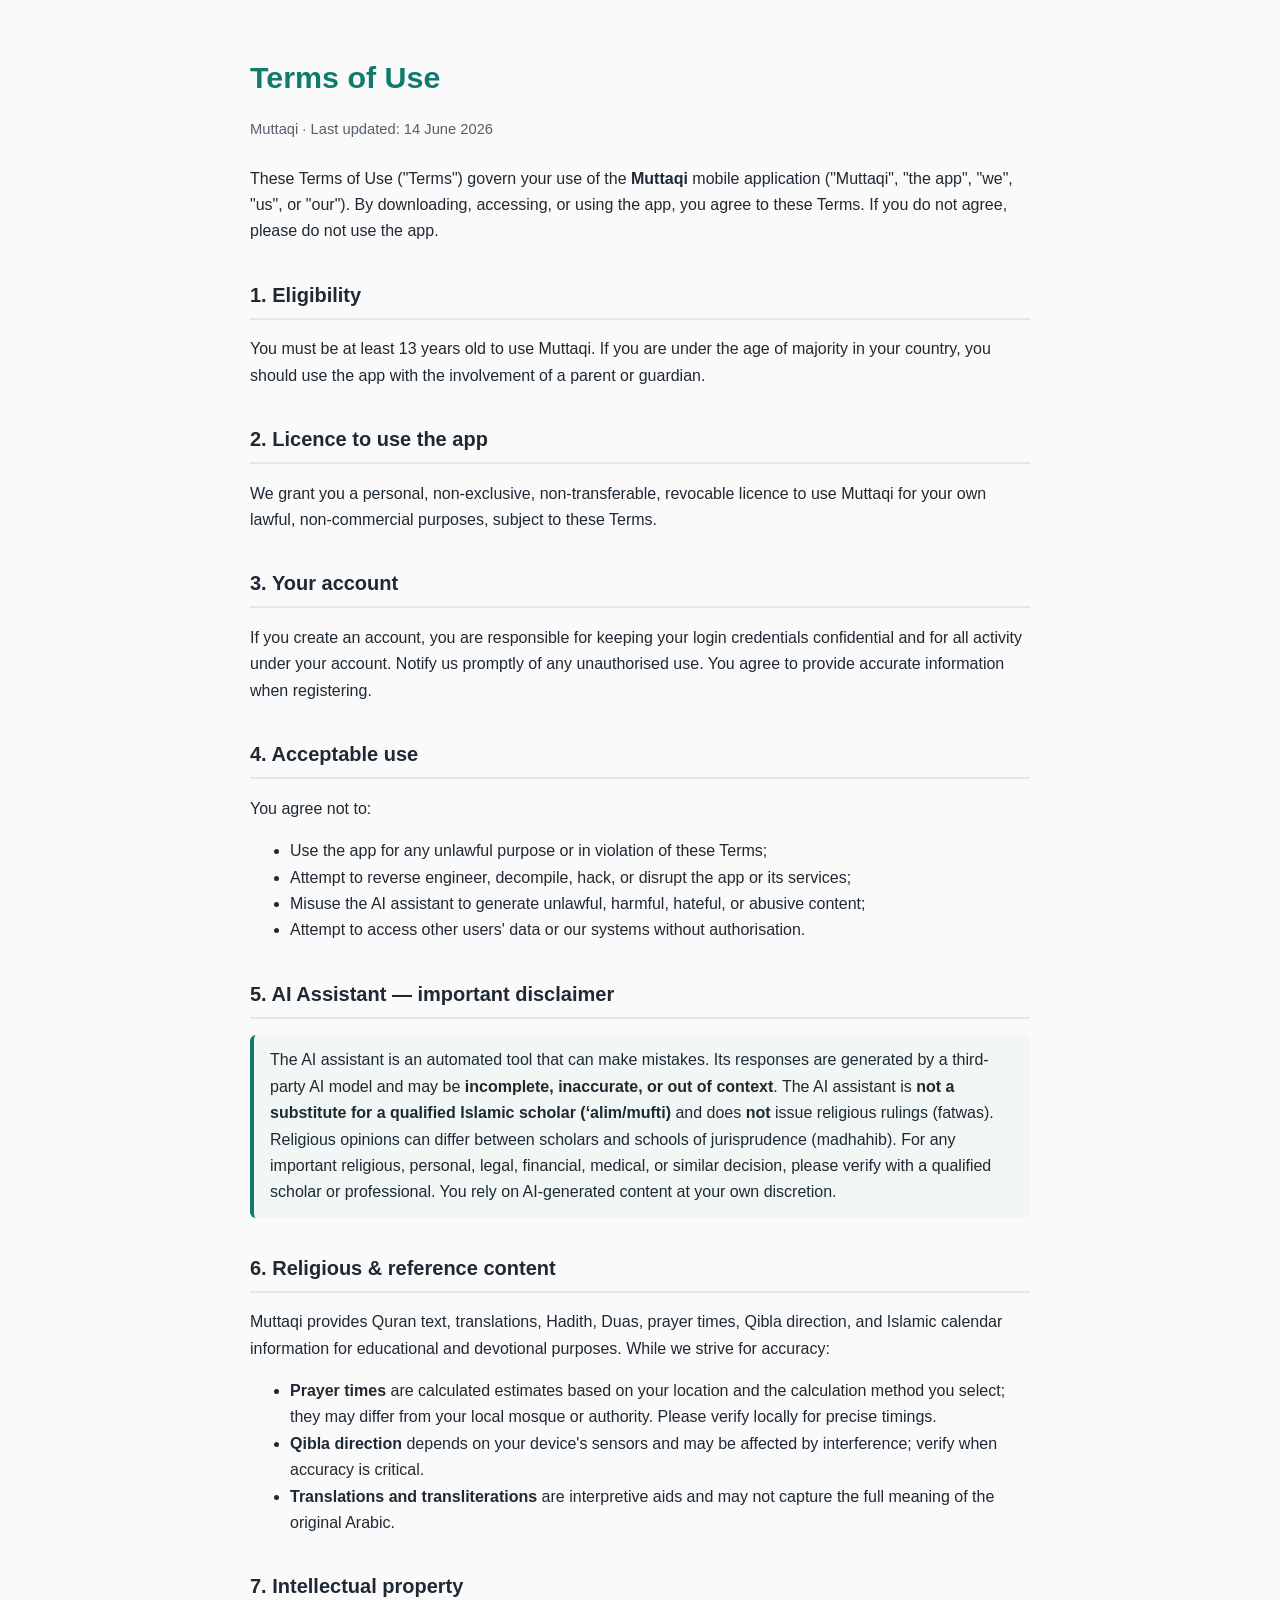
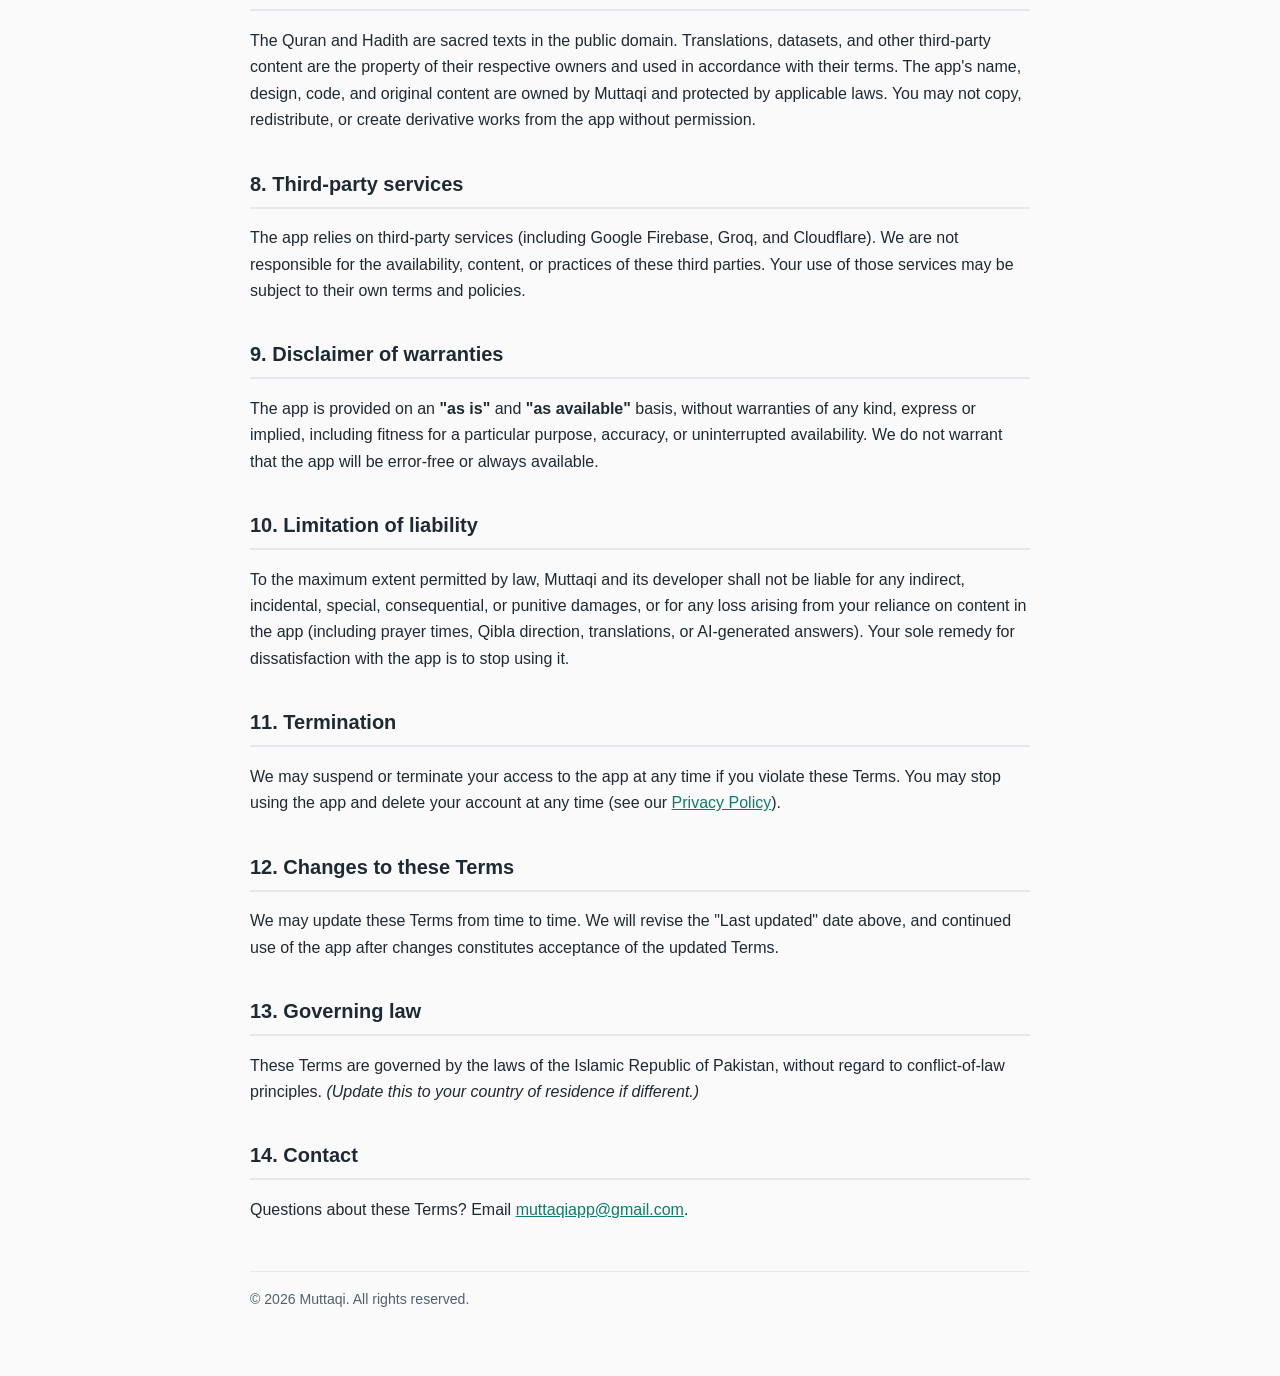
==== terms-of-service.html @ 9b18cdf7 "Add files via upload" ====
<!DOCTYPE html>
<html lang="en">
<head>
  <meta charset="UTF-8" />
  <meta name="viewport" content="width=device-width, initial-scale=1.0" />
  <title>Terms of Use — Muttaqi</title>
  <style>
    :root { --green:#0f7b6c; --ink:#1f2933; --muted:#52606d; --line:#e4e7eb; }
    * { box-sizing: border-box; }
    body {
      font-family: -apple-system, BlinkMacSystemFont, "Segoe UI", Roboto, Helvetica, Arial, sans-serif;
      color: var(--ink); line-height: 1.65; margin: 0; background: #fafafa;
    }
    .wrap { max-width: 820px; margin: 0 auto; padding: 32px 20px 64px; }
    h1 { font-size: 1.9rem; margin-bottom: 4px; color: var(--green); }
    h2 { font-size: 1.25rem; margin-top: 34px; border-bottom: 2px solid var(--line); padding-bottom: 6px; }
    .updated { color: var(--muted); font-size: 0.92rem; margin-bottom: 24px; }
    a { color: var(--green); }
    .note { background: #f0f7f5; border-left: 4px solid var(--green); padding: 12px 16px; border-radius: 6px; margin: 16px 0; }
    footer { margin-top: 48px; color: var(--muted); font-size: 0.88rem; border-top: 1px solid var(--line); padding-top: 16px; }
  </style>
</head>
<body>
  <div class="wrap">
    <h1>Terms of Use</h1>
    <p class="updated">Muttaqi &middot; Last updated: 14 June 2026</p>

    <p>These Terms of Use ("Terms") govern your use of the <strong>Muttaqi</strong> mobile application ("Muttaqi", "the app", "we", "us", or "our"). By downloading, accessing, or using the app, you agree to these Terms. If you do not agree, please do not use the app.</p>

    <h2>1. Eligibility</h2>
    <p>You must be at least 13 years old to use Muttaqi. If you are under the age of majority in your country, you should use the app with the involvement of a parent or guardian.</p>

    <h2>2. Licence to use the app</h2>
    <p>We grant you a personal, non-exclusive, non-transferable, revocable licence to use Muttaqi for your own lawful, non-commercial purposes, subject to these Terms.</p>

    <h2>3. Your account</h2>
    <p>If you create an account, you are responsible for keeping your login credentials confidential and for all activity under your account. Notify us promptly of any unauthorised use. You agree to provide accurate information when registering.</p>

    <h2>4. Acceptable use</h2>
    <p>You agree not to:</p>
    <ul>
      <li>Use the app for any unlawful purpose or in violation of these Terms;</li>
      <li>Attempt to reverse engineer, decompile, hack, or disrupt the app or its services;</li>
      <li>Misuse the AI assistant to generate unlawful, harmful, hateful, or abusive content;</li>
      <li>Attempt to access other users' data or our systems without authorisation.</li>
    </ul>

    <h2>5. AI Assistant — important disclaimer</h2>
    <div class="note">
      The AI assistant is an automated tool that can make mistakes. Its responses are generated by a third-party AI model and may be <strong>incomplete, inaccurate, or out of context</strong>. The AI assistant is <strong>not a substitute for a qualified Islamic scholar (‘alim/mufti)</strong> and does <strong>not</strong> issue religious rulings (fatwas). Religious opinions can differ between scholars and schools of jurisprudence (madhahib). For any important religious, personal, legal, financial, medical, or similar decision, please verify with a qualified scholar or professional. You rely on AI-generated content at your own discretion.
    </div>

    <h2>6. Religious &amp; reference content</h2>
    <p>Muttaqi provides Quran text, translations, Hadith, Duas, prayer times, Qibla direction, and Islamic calendar information for educational and devotional purposes. While we strive for accuracy:</p>
    <ul>
      <li><strong>Prayer times</strong> are calculated estimates based on your location and the calculation method you select; they may differ from your local mosque or authority. Please verify locally for precise timings.</li>
      <li><strong>Qibla direction</strong> depends on your device's sensors and may be affected by interference; verify when accuracy is critical.</li>
      <li><strong>Translations and transliterations</strong> are interpretive aids and may not capture the full meaning of the original Arabic.</li>
    </ul>

    <h2>7. Intellectual property</h2>
    <p>The Quran and Hadith are sacred texts in the public domain. Translations, datasets, and other third-party content are the property of their respective owners and used in accordance with their terms. The app's name, design, code, and original content are owned by Muttaqi and protected by applicable laws. You may not copy, redistribute, or create derivative works from the app without permission.</p>

    <h2>8. Third-party services</h2>
    <p>The app relies on third-party services (including Google Firebase, Groq, and Cloudflare). We are not responsible for the availability, content, or practices of these third parties. Your use of those services may be subject to their own terms and policies.</p>

    <h2>9. Disclaimer of warranties</h2>
    <p>The app is provided on an <strong>"as is"</strong> and <strong>"as available"</strong> basis, without warranties of any kind, express or implied, including fitness for a particular purpose, accuracy, or uninterrupted availability. We do not warrant that the app will be error-free or always available.</p>

    <h2>10. Limitation of liability</h2>
    <p>To the maximum extent permitted by law, Muttaqi and its developer shall not be liable for any indirect, incidental, special, consequential, or punitive damages, or for any loss arising from your reliance on content in the app (including prayer times, Qibla direction, translations, or AI-generated answers). Your sole remedy for dissatisfaction with the app is to stop using it.</p>

    <h2>11. Termination</h2>
    <p>We may suspend or terminate your access to the app at any time if you violate these Terms. You may stop using the app and delete your account at any time (see our <a href="privacy-policy.html">Privacy Policy</a>).</p>

    <h2>12. Changes to these Terms</h2>
    <p>We may update these Terms from time to time. We will revise the "Last updated" date above, and continued use of the app after changes constitutes acceptance of the updated Terms.</p>

    <h2>13. Governing law</h2>
    <p>These Terms are governed by the laws of the Islamic Republic of Pakistan, without regard to conflict-of-law principles. <em>(Update this to your country of residence if different.)</em></p>

    <h2>14. Contact</h2>
    <p>Questions about these Terms? Email <a href="mailto:muttaqiapp@gmail.com">muttaqiapp@gmail.com</a>.</p>

    <footer>
      &copy; 2026 Muttaqi. All rights reserved.
    </footer>
  </div>
</body>
</html>
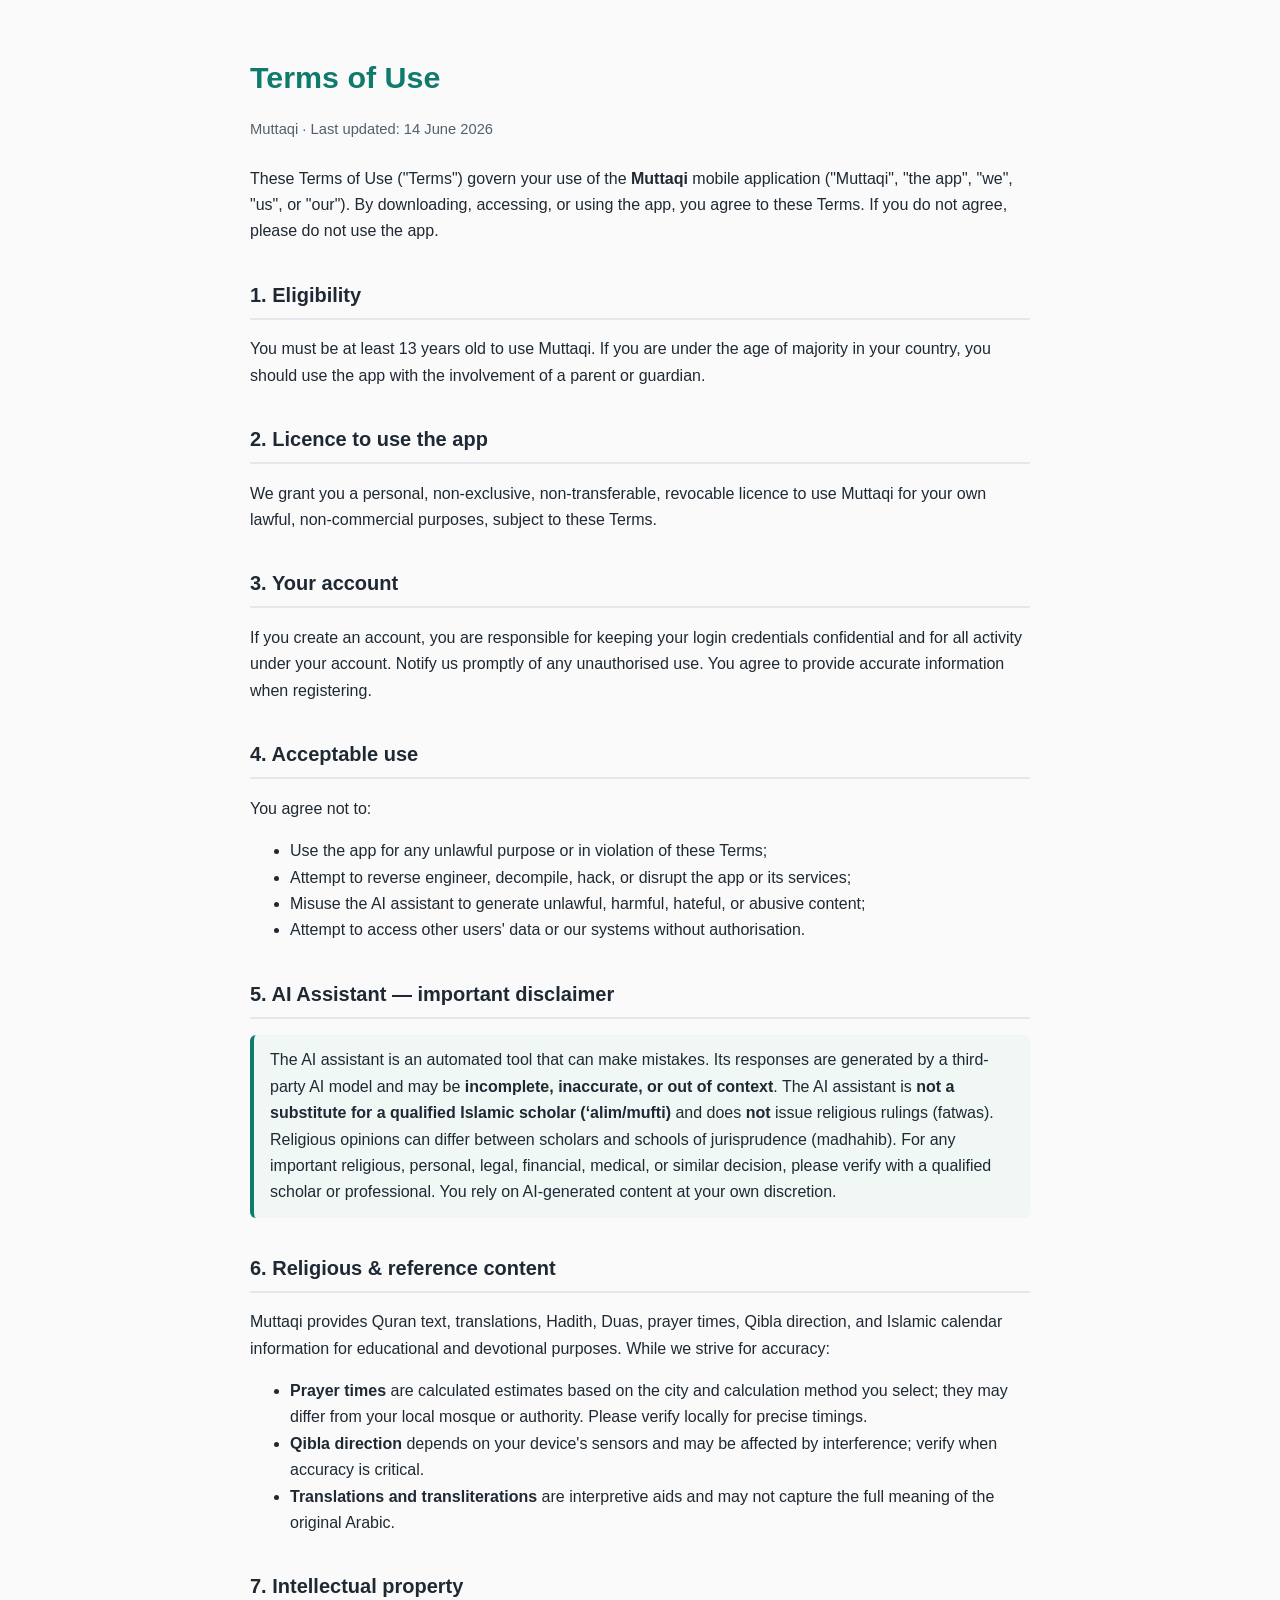
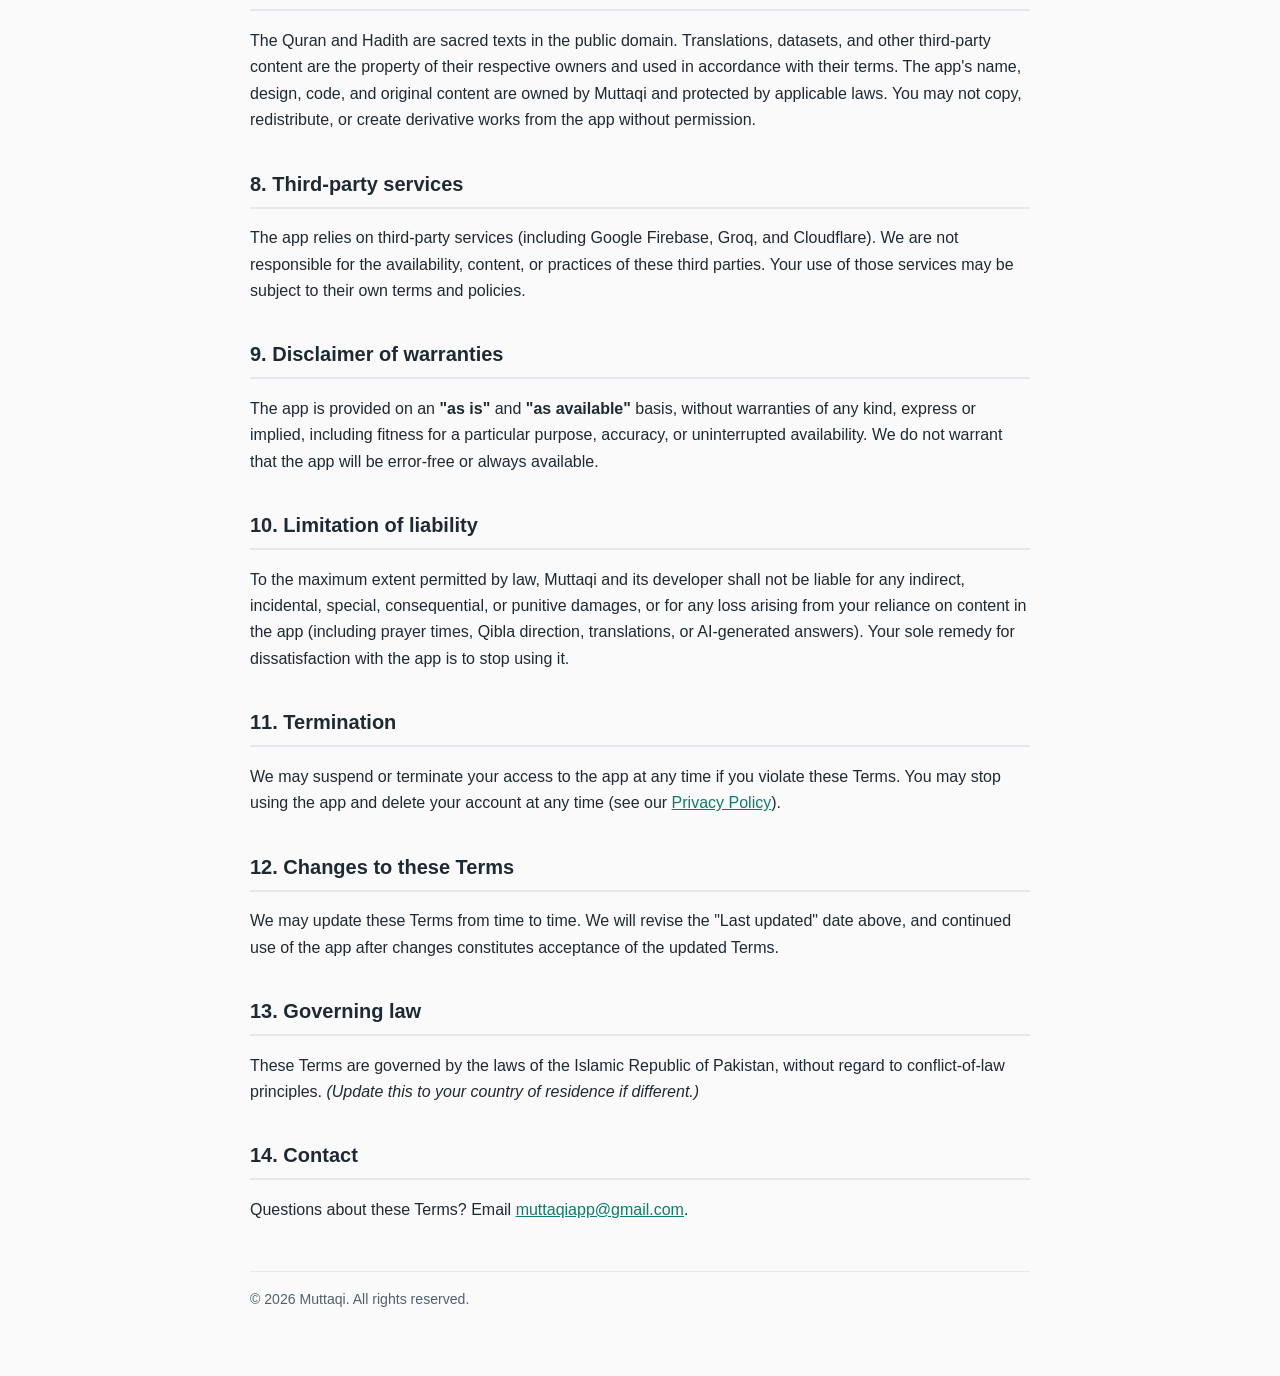
==== commit 4f2919fa: "Add files via upload" ====
--- a/terms-of-service.html
+++ b/terms-of-service.html
@@ -53,7 +53,7 @@
     <h2>6. Religious &amp; reference content</h2>
     <p>Muttaqi provides Quran text, translations, Hadith, Duas, prayer times, Qibla direction, and Islamic calendar information for educational and devotional purposes. While we strive for accuracy:</p>
     <ul>
-      <li><strong>Prayer times</strong> are calculated estimates based on your location and the calculation method you select; they may differ from your local mosque or authority. Please verify locally for precise timings.</li>
+      <li><strong>Prayer times</strong> are calculated estimates based on the city and calculation method you select; they may differ from your local mosque or authority. Please verify locally for precise timings.</li>
       <li><strong>Qibla direction</strong> depends on your device's sensors and may be affected by interference; verify when accuracy is critical.</li>
       <li><strong>Translations and transliterations</strong> are interpretive aids and may not capture the full meaning of the original Arabic.</li>
     </ul>
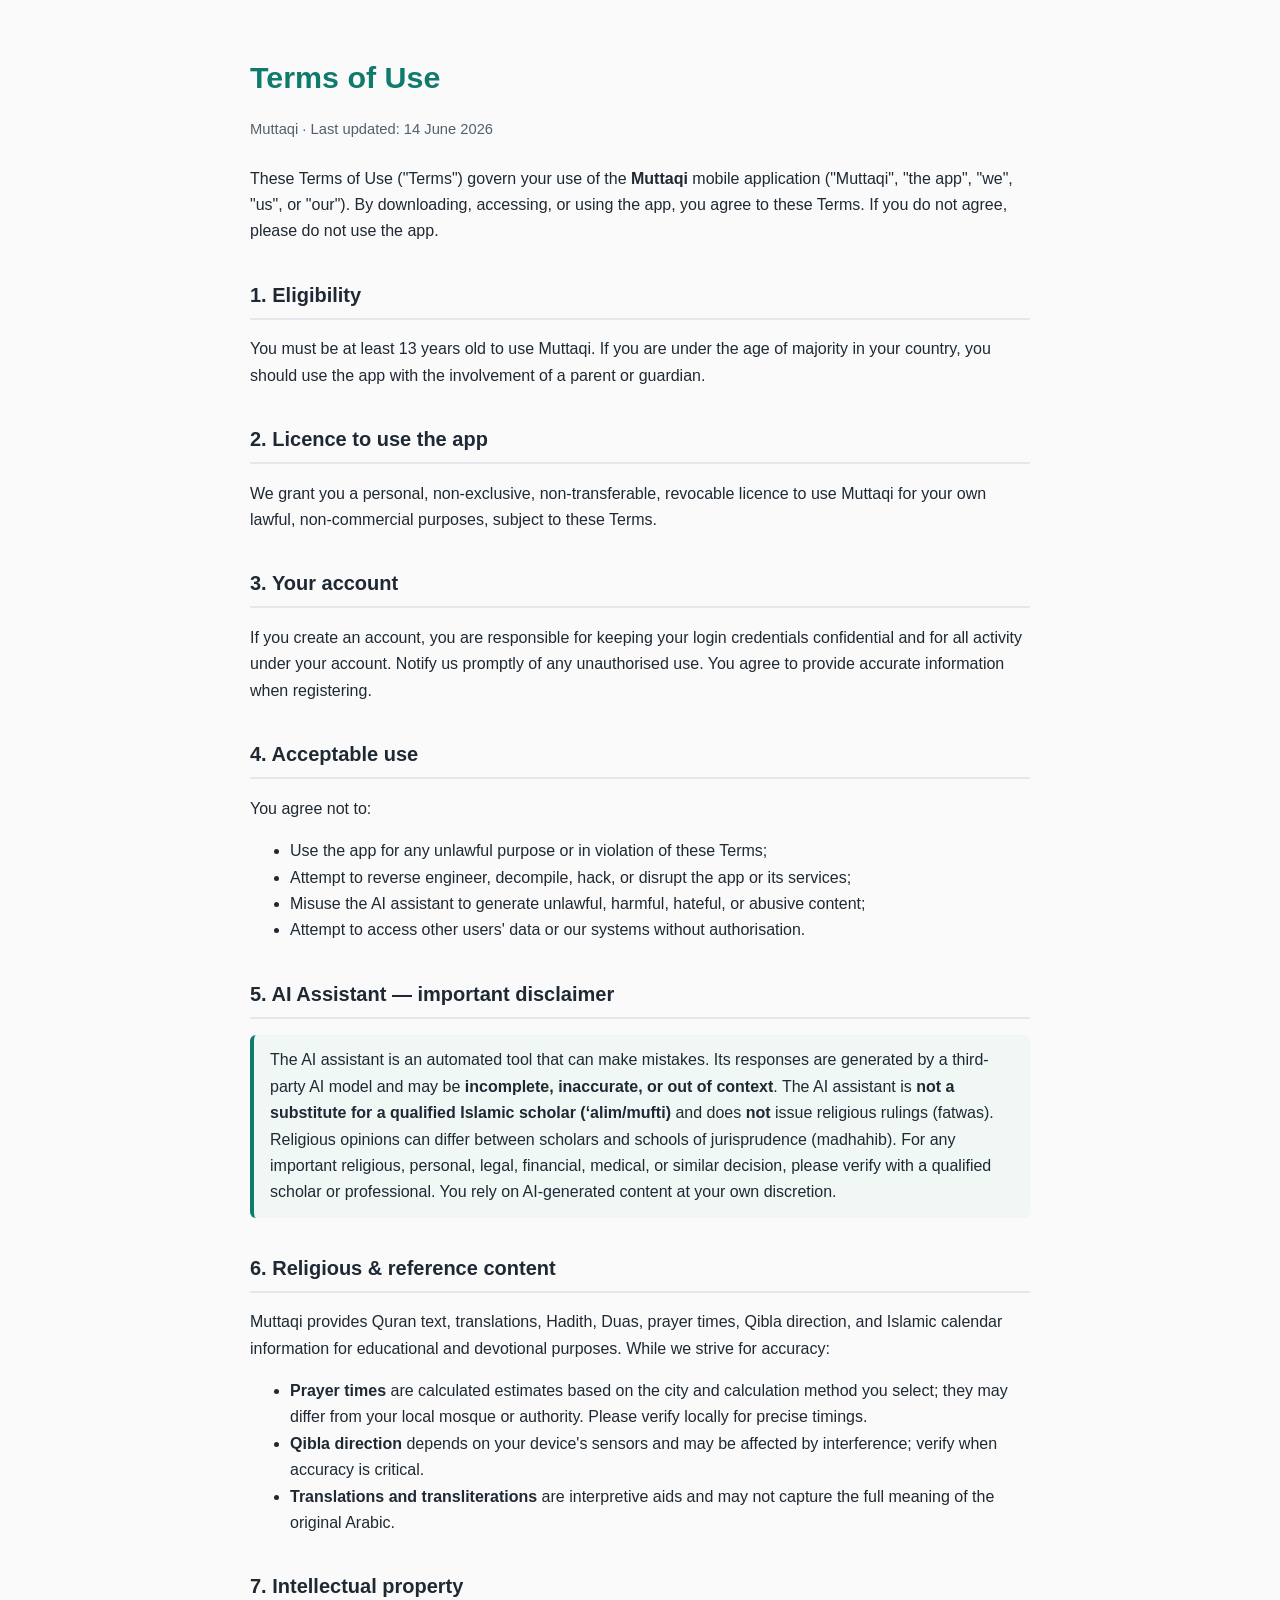
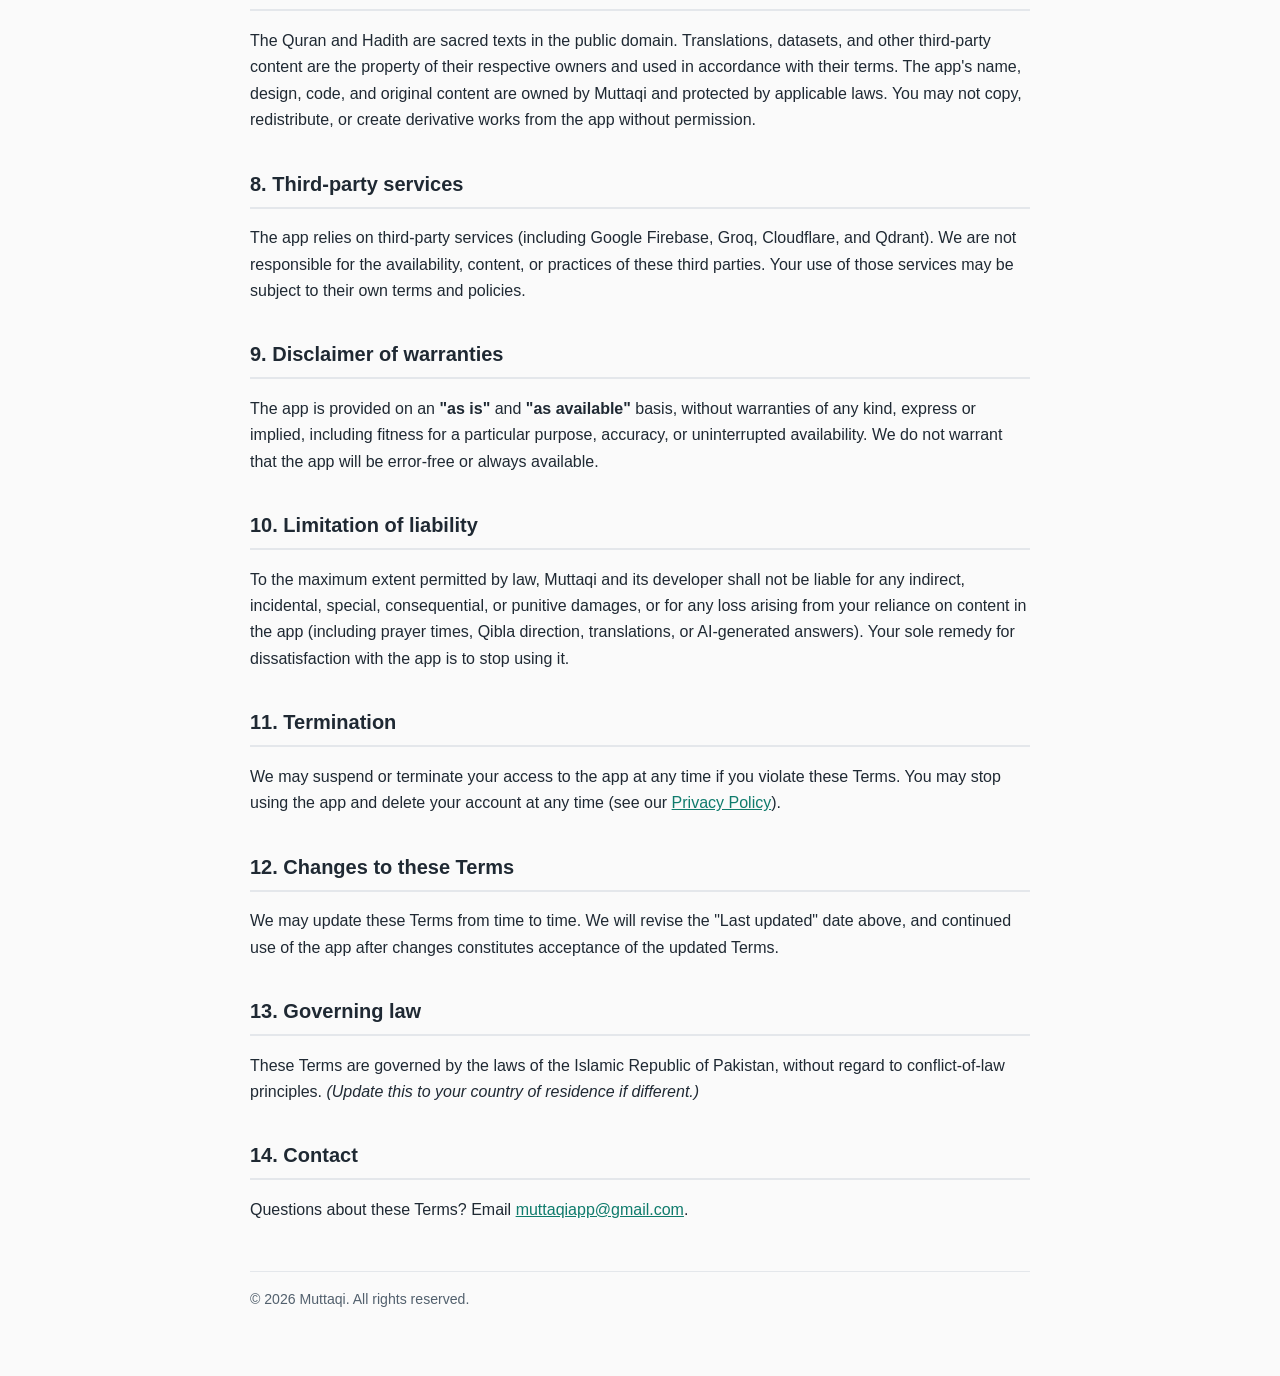
==== commit 89de8ea5: "Add files via upload" ====
--- a/terms-of-service.html
+++ b/terms-of-service.html
@@ -62,7 +62,7 @@
     <p>The Quran and Hadith are sacred texts in the public domain. Translations, datasets, and other third-party content are the property of their respective owners and used in accordance with their terms. The app's name, design, code, and original content are owned by Muttaqi and protected by applicable laws. You may not copy, redistribute, or create derivative works from the app without permission.</p>
 
     <h2>8. Third-party services</h2>
-    <p>The app relies on third-party services (including Google Firebase, Groq, and Cloudflare). We are not responsible for the availability, content, or practices of these third parties. Your use of those services may be subject to their own terms and policies.</p>
+    <p>The app relies on third-party services (including Google Firebase, Groq, Cloudflare, and Qdrant). We are not responsible for the availability, content, or practices of these third parties. Your use of those services may be subject to their own terms and policies.</p>
 
     <h2>9. Disclaimer of warranties</h2>
     <p>The app is provided on an <strong>"as is"</strong> and <strong>"as available"</strong> basis, without warranties of any kind, express or implied, including fitness for a particular purpose, accuracy, or uninterrupted availability. We do not warrant that the app will be error-free or always available.</p>
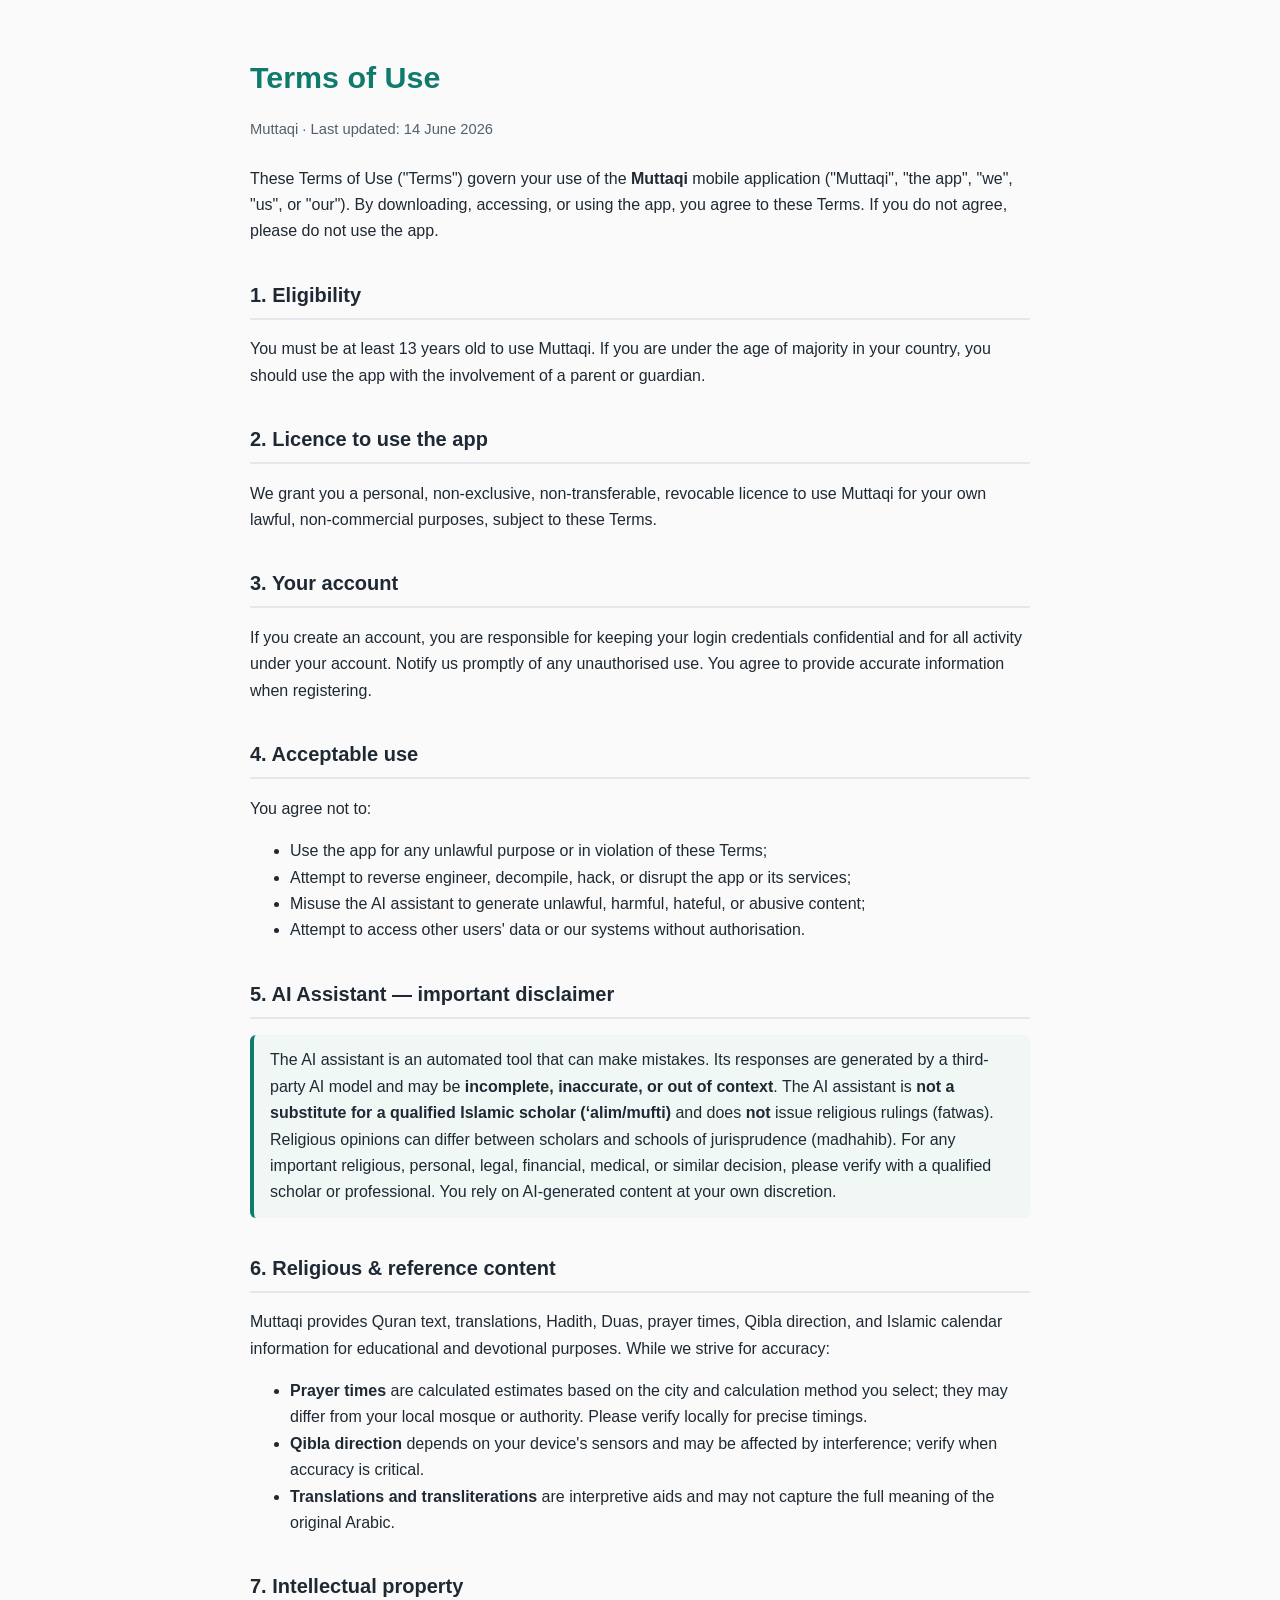
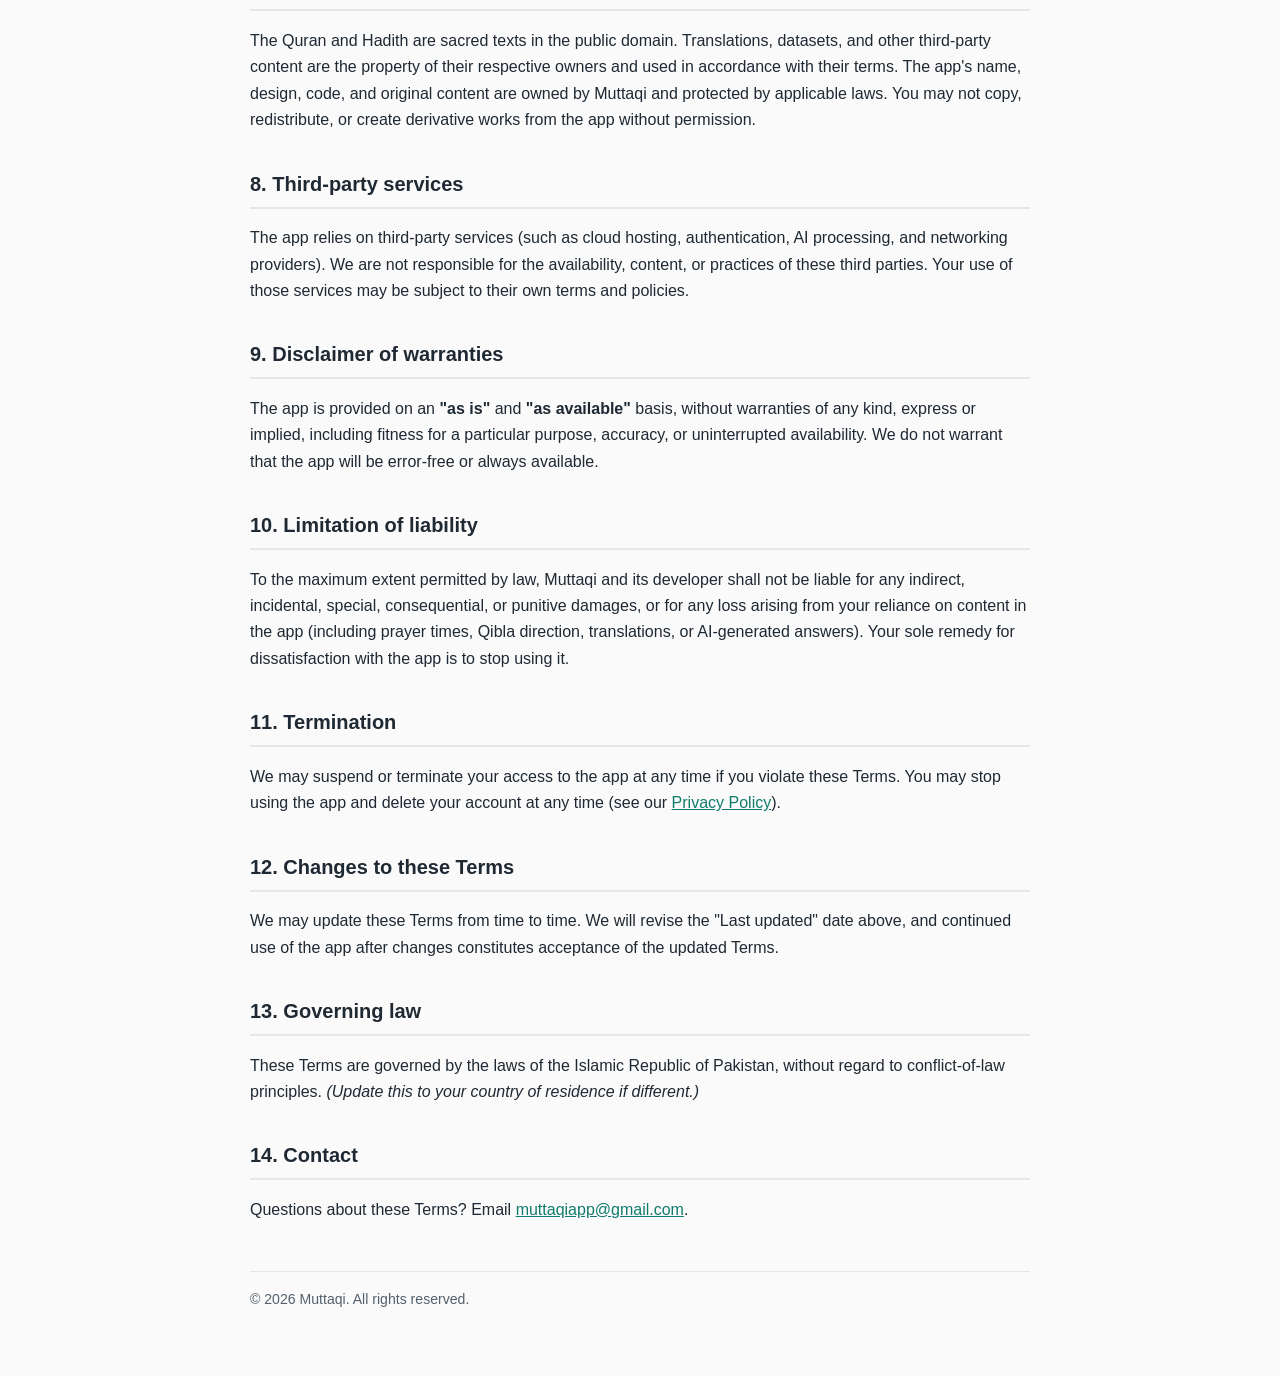
==== commit f77a43c9: "Add files via upload" ====
--- a/terms-of-service.html
+++ b/terms-of-service.html
@@ -62,7 +62,7 @@
     <p>The Quran and Hadith are sacred texts in the public domain. Translations, datasets, and other third-party content are the property of their respective owners and used in accordance with their terms. The app's name, design, code, and original content are owned by Muttaqi and protected by applicable laws. You may not copy, redistribute, or create derivative works from the app without permission.</p>
 
     <h2>8. Third-party services</h2>
-    <p>The app relies on third-party services (including Google Firebase, Groq, Cloudflare, and Qdrant). We are not responsible for the availability, content, or practices of these third parties. Your use of those services may be subject to their own terms and policies.</p>
+    <p>The app relies on third-party services (such as cloud hosting, authentication, AI processing, and networking providers). We are not responsible for the availability, content, or practices of these third parties. Your use of those services may be subject to their own terms and policies.</p>
 
     <h2>9. Disclaimer of warranties</h2>
     <p>The app is provided on an <strong>"as is"</strong> and <strong>"as available"</strong> basis, without warranties of any kind, express or implied, including fitness for a particular purpose, accuracy, or uninterrupted availability. We do not warrant that the app will be error-free or always available.</p>
